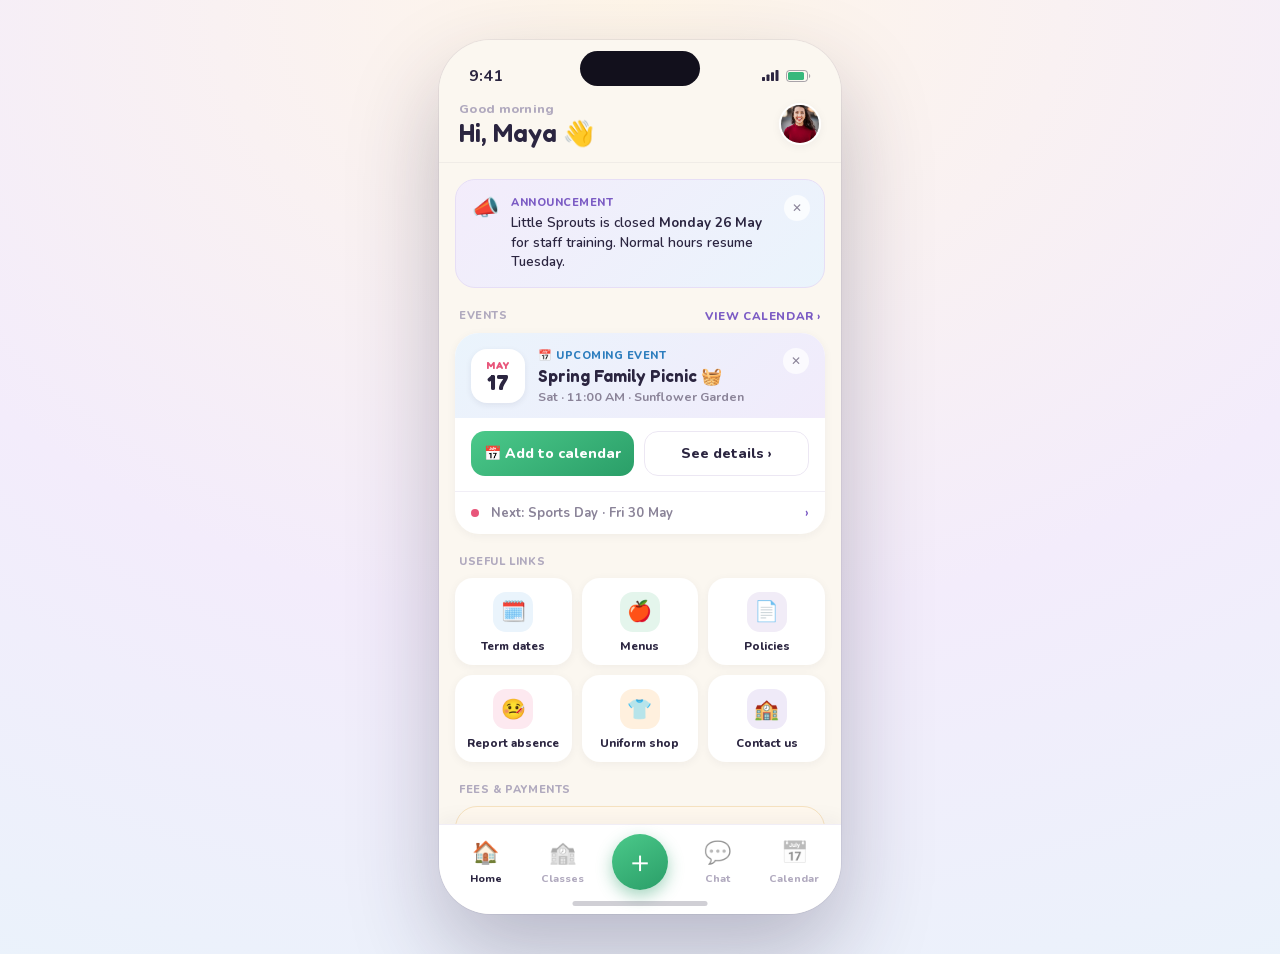
==== public/dashboard.html @ 7f206fb9 "Add a parent dashboard scaffold Five widgets on a home screen: a dismissible announcement banner, an" ====
<!DOCTYPE html>
<html lang="en">
<head>
<meta charset="utf-8">
<meta name="viewport" content="width=device-width, initial-scale=1">
<title>Sprout · Dashboard</title>
<link rel="stylesheet" href="fonts/fonts.css">
<style>
/* ---------------------------------------------------------------------------
   Design tokens — lifted from the Sprout app so this screen sits alongside it.
   The app itself hardcodes these hex values inline (it is generated output);
   naming them here is what makes this file a starting point rather than a copy.
--------------------------------------------------------------------------- */
:root {
  --ink:          #2B2540;   /* primary text, icons                */
  --ink-2:        #8A8398;   /* secondary text                     */
  --ink-3:        #B0A9BE;   /* labels, muted meta                 */
  --surface:      #FFFFFF;   /* cards                              */
  --app-bg:       #FBF7F0;   /* screen behind the cards            */
  --line:         #ECE7F3;   /* hairline borders                   */
  --line-soft:    #F1EEF6;

  --violet:       #7B5BC4;   /* primary accent                     */
  --violet-soft:  #F1ECF7;
  --green:        #2A9E68;   /* success, money in                  */
  --green-lift:   #4BC98A;
  --green-soft:   #E4F5EC;
  --blue:         #2C7DBE;   /* events                             */
  --blue-soft:    #EAF4FC;
  --amber:        #D8801E;   /* fees, attention                    */
  --amber-mid:    #E8952B;
  --amber-soft:   #FFF8EE;
  --amber-line:   #F6E2C0;
  --pink:         #E8557A;   /* dates, unread badges               */
  --pink-soft:    #FDE9F0;

  --r-lg: 24px;  --r-md: 20px;  --r-sm: 14px;
  --shadow-card: 0 2px 10px rgba(43,37,64,0.05);
  --shadow-pop:  0 10px 34px rgba(43,37,64,0.16), 0 0 0 1px rgba(43,37,64,0.04);

  --display: 'Fredoka', system-ui, sans-serif;
  --body:    'Nunito', system-ui, sans-serif;
}

* { margin: 0; padding: 0; box-sizing: border-box; -webkit-font-smoothing: antialiased; }

body {
  font-family: var(--body);
  color: var(--ink);
  background: radial-gradient(120% 120% at 50% 0%, #FFF6E9 0%, #F3ECFB 55%, #E9F3FB 100%);
  min-height: 100vh;
  display: flex; align-items: center; justify-content: center;
  padding: 40px 20px;
}

/* --- device frame ------------------------------------------------------- */
/* Mirrors the prototype's 402x874 phone. Below 520px the frame drops away
   and the screen goes edge to edge, so this is usable on a real phone too. */
.device {
  position: relative;
  width: 402px; height: 874px;
  background: var(--app-bg);
  border-radius: 52px; overflow: hidden;
  box-shadow: 0 40px 90px rgba(43,37,64,0.28), 0 0 0 1px rgba(43,37,64,0.06);
  display: flex; flex-direction: column;
}
.island {
  position: absolute; top: 11px; left: 50%; transform: translateX(-50%);
  width: 120px; height: 35px; border-radius: 22px; background: #12101C; z-index: 60;
}
.statusbar {
  position: absolute; top: 0; left: 0; right: 0; height: 52px; z-index: 55;
  display: flex; align-items: center; justify-content: space-between;
  padding: 19px 30px 0; font-size: 16px; font-weight: 700;
}
.statusbar .icons { display: flex; align-items: center; gap: 6px; }

@media (max-width: 520px) {
  body { padding: 0; align-items: stretch; }
  .device { width: 100%; height: 100vh; border-radius: 0; box-shadow: none; }
}

/* --- header ------------------------------------------------------------- */
.header {
  flex-shrink: 0; padding: 60px 20px 14px;
  background: var(--app-bg); border-bottom: 1px solid rgba(43,37,64,0.05); z-index: 20;
  display: flex; align-items: center; justify-content: space-between; gap: 10px;
}
.greeting { font-size: 12.5px; font-weight: 800; color: var(--ink-3); letter-spacing: 0.3px; }
.header h1 { font-family: var(--display); font-weight: 600; font-size: 25px; margin-top: 1px; }
.avatar {
  width: 42px; height: 42px; border-radius: 50%; object-fit: cover;
  border: 2px solid var(--surface); box-shadow: var(--shadow-card); flex-shrink: 0;
}

/* --- scrolling feed ----------------------------------------------------- */
.feed { flex: 1; overflow-y: auto; padding: 16px 16px 22px; }
.feed::-webkit-scrollbar { width: 0; }

.section-label {
  display: flex; align-items: center; justify-content: space-between;
  font-size: 11px; font-weight: 800; text-transform: uppercase;
  letter-spacing: 0.6px; color: var(--ink-3);
  margin: 20px 4px 9px;
}
.section-label a { color: var(--violet); text-decoration: none; font-size: 11.5px; }

.card {
  background: var(--surface); border-radius: var(--r-lg);
  box-shadow: var(--shadow-card); overflow: hidden; margin-bottom: 14px;
}
.eyebrow {
  font-size: 11px; font-weight: 800; text-transform: uppercase; letter-spacing: 0.5px;
}
.title-md { font-family: var(--display); font-weight: 600; font-size: 17px; margin-top: 2px; }
.meta { font-size: 12.5px; font-weight: 700; color: var(--ink-2); margin-top: 2px; }

.btn {
  border: none; cursor: pointer; border-radius: var(--r-sm); padding: 12px;
  font-family: var(--body); font-weight: 800; font-size: 14px;
  display: flex; align-items: center; justify-content: center; gap: 6px;
}
.btn-primary { background: linear-gradient(150deg, var(--green-lift), var(--green)); color: #fff; }
.btn-ghost   { background: var(--surface); color: var(--ink); border: 1.5px solid var(--line); }
.btn-amber   { background: var(--amber-mid); color: #fff; }
.btn-row     { display: flex; gap: 10px; padding: 13px 16px 15px; }
.btn-row .btn { flex: 1; }

.dismiss {
  width: 26px; height: 26px; border-radius: 50%; border: none; cursor: pointer;
  font-size: 12px; display: flex; align-items: center; justify-content: center;
  flex-shrink: 0; align-self: flex-start;
  background: rgba(255,255,255,0.75); color: var(--ink-2);
}

/* 1 — BANNER ------------------------------------------------------------- */
.banner {
  display: flex; gap: 12px; align-items: flex-start;
  border-radius: var(--r-md); padding: 15px 14px 15px 16px; margin-bottom: 14px;
  background: linear-gradient(135deg, #F3ECFB, #EAF4FC);
  border: 1.5px solid #E6DEF6;
}
.banner .bell { font-size: 22px; line-height: 1.2; flex-shrink: 0; }
.banner .eyebrow { color: var(--violet); }
.banner p { font-size: 13.5px; font-weight: 600; color: var(--ink); margin-top: 3px; line-height: 1.45; }

/* 2 — EVENTS ------------------------------------------------------------- */
.event-head {
  display: flex; align-items: center; gap: 13px;
  padding: 15px 16px 13px; background: linear-gradient(135deg, var(--blue-soft), #F1EBFB);
}
.datechip {
  width: 54px; height: 54px; border-radius: 16px; background: var(--surface);
  display: flex; flex-direction: column; align-items: center; justify-content: center;
  box-shadow: 0 2px 6px rgba(43,37,64,0.08); flex-shrink: 0; font-family: var(--display);
}
.datechip .mon { font-weight: 700; font-size: 10px; letter-spacing: 0.5px; color: var(--pink); text-transform: uppercase; }
.datechip .day { font-weight: 700; font-size: 22px; line-height: 1; }
.event-head .eyebrow { color: var(--blue); }
.event-next {
  display: flex; align-items: center; gap: 12px;
  padding: 12px 16px; border-top: 1px solid var(--line-soft);
  font-size: 13px; font-weight: 700; color: var(--ink-2);
}
.event-next .dot { width: 8px; height: 8px; border-radius: 50%; background: var(--pink); flex-shrink: 0; }

/* 3 — USEFUL LINKS ------------------------------------------------------- */
.links { display: grid; grid-template-columns: repeat(3, 1fr); gap: 10px; margin-bottom: 14px; }
.link-tile {
  background: var(--surface); border-radius: 18px; padding: 14px 8px 12px;
  box-shadow: var(--shadow-card); text-decoration: none; color: var(--ink);
  display: flex; flex-direction: column; align-items: center; gap: 7px;
  transition: transform 0.12s ease, box-shadow 0.12s ease;
}
.link-tile:hover { transform: translateY(-2px); box-shadow: 0 6px 18px rgba(43,37,64,0.10); }
.link-tile .glyph {
  width: 40px; height: 40px; border-radius: 13px;
  display: flex; align-items: center; justify-content: center; font-size: 20px;
}
.link-tile span { font-size: 11.5px; font-weight: 800; text-align: center; line-height: 1.25; }

/* 4 — FEES AND PAYMENTS -------------------------------------------------- */
.fees { background: var(--amber-soft); border: 1.5px solid var(--amber-line); border-radius: 22px; margin-bottom: 14px; }
.fees-head { display: flex; align-items: center; gap: 12px; padding: 15px 16px 13px; }
.fees-head .glyph {
  width: 46px; height: 46px; border-radius: var(--r-sm); background: #FFEBCB;
  display: flex; align-items: center; justify-content: center; font-size: 23px; flex-shrink: 0;
}
.fees-head .eyebrow { color: var(--amber); }
.fees-head .amount { font-family: var(--display); font-weight: 600; font-size: 19px; margin-top: 1px; }
.fees-head .due { font-size: 12.5px; font-weight: 700; color: #B08A4E; margin-top: 1px; }
.fees-rows { border-top: 1px solid var(--amber-line); padding: 6px 16px 8px; }
.fee-row {
  display: flex; align-items: center; justify-content: space-between; gap: 10px;
  padding: 9px 0; font-size: 13.5px; font-weight: 700; color: #8A7658;
}
.fee-row + .fee-row { border-top: 1px solid rgba(246,226,192,0.7); }
.fee-row .val { font-weight: 800; color: var(--ink); }
.pill {
  font-size: 10.5px; font-weight: 800; text-transform: uppercase; letter-spacing: 0.4px;
  padding: 3px 8px; border-radius: 999px;
}
.pill-paid { background: var(--green-soft); color: var(--green); }
.pill-due  { background: #FFEBCB; color: var(--amber); }
.fees .btn-row { padding: 4px 16px 15px; }

/* 5 — BLOG AND CHAT ------------------------------------------------------ */
.duo { display: grid; grid-template-columns: 1fr 1fr; gap: 12px; margin-bottom: 14px; }
.duo-card {
  position: relative; background: var(--surface); border-radius: 22px; overflow: hidden;
  box-shadow: var(--shadow-card); text-decoration: none; color: var(--ink);
  display: flex; flex-direction: column;
  transition: transform 0.12s ease, box-shadow 0.12s ease;
}
.duo-card:hover { transform: translateY(-2px); box-shadow: 0 6px 18px rgba(43,37,64,0.10); }
.duo-card img { width: 100%; height: 84px; object-fit: cover; display: block; }
.duo-body { padding: 11px 13px 14px; }
.duo-body .eyebrow { color: var(--violet); }
.duo-body .h { font-family: var(--display); font-weight: 600; font-size: 14.5px; margin-top: 3px; line-height: 1.3; }
.duo-body .s { font-size: 11.5px; font-weight: 700; color: var(--ink-3); margin-top: 4px; }
.chat-face {
  height: 84px; background: linear-gradient(135deg, var(--green-soft), #EAF4FC);
  display: flex; align-items: center; justify-content: center; font-size: 34px;
}
.badge {
  position: absolute; top: 10px; right: 10px; min-width: 20px; height: 20px; padding: 0 6px;
  border-radius: 10px; background: var(--pink); color: #fff;
  font-size: 11px; font-weight: 800; border: 1.5px solid var(--surface);
  display: flex; align-items: center; justify-content: center;
}

/* --- tab bar ------------------------------------------------------------ */
.tabbar {
  flex-shrink: 0; background: var(--surface); border-top: 1px solid var(--line-soft);
  padding: 9px 8px 24px; display: flex; align-items: flex-end;
  box-shadow: 0 -4px 20px rgba(43,37,64,0.05); z-index: 25;
}
.tab {
  flex: 1; background: none; border: none; cursor: pointer; padding: 4px 0;
  display: flex; flex-direction: column; align-items: center; gap: 3px;
  font-family: var(--body); font-weight: 800; font-size: 10.5px; color: var(--ink-3);
  text-decoration: none;
}
.tab .ico { font-size: 22px; filter: grayscale(1) opacity(0.45); }
.tab.is-active { color: var(--ink); }
.tab.is-active .ico { filter: none; }
.tab-fab {
  width: 56px; height: 56px; border-radius: 50%; margin-top: -22px;
  background: linear-gradient(150deg, var(--green-lift), var(--green));
  border: none; cursor: pointer; color: #fff; font-size: 30px; line-height: 1;
  box-shadow: 0 6px 16px rgba(42,158,104,0.42);
  display: flex; align-items: center; justify-content: center;
}
.home-indicator {
  position: absolute; bottom: 8px; left: 50%; transform: translateX(-50%);
  width: 135px; height: 5px; border-radius: 999px;
  background: rgba(43,37,64,0.22); z-index: 70; pointer-events: none;
}

[hidden] { display: none !important; }
</style>
</head>
<body>

<div class="device">
  <div class="island"></div>
  <div class="statusbar">
    <span>9:41</span>
    <span class="icons">
      <svg width="18" height="11" viewBox="0 0 18 11" aria-hidden="true">
        <rect x="0" y="7" width="3" height="4" rx="0.7" fill="#2B2540"></rect>
        <rect x="4.5" y="4.5" width="3" height="6.5" rx="0.7" fill="#2B2540"></rect>
        <rect x="9" y="2.2" width="3" height="8.8" rx="0.7" fill="#2B2540"></rect>
        <rect x="13.5" y="0" width="3" height="11" rx="0.7" fill="#2B2540"></rect>
      </svg>
      <svg width="25" height="12" viewBox="0 0 25 12" aria-hidden="true">
        <rect x="0.5" y="0.5" width="21" height="11" rx="3" stroke="#2B2540" stroke-opacity="0.4" fill="none"></rect>
        <rect x="2" y="2" width="16" height="8" rx="1.6" fill="#37B87C"></rect>
        <path d="M23 4v4c0.7-0.3 1.2-1 1.2-2S23.7 4.3 23 4Z" fill="#2B2540" fill-opacity="0.4"></path>
      </svg>
    </span>
  </div>

  <header class="header">
    <div>
      <div class="greeting">Good morning</div>
      <h1>Hi, Maya 👋</h1>
    </div>
    <img class="avatar" src="assets/avatarParker.jpg" alt="Your profile">
  </header>

  <main class="feed">

    <!-- 1 — BANNER ANNOUNCEMENT ------------------------------------------ -->
    <section class="banner" id="banner">
      <span class="bell">📣</span>
      <div style="flex:1;min-width:0">
        <div class="eyebrow">Announcement</div>
        <p>Little Sprouts is closed <strong>Monday 26 May</strong> for staff training. Normal hours resume Tuesday.</p>
      </div>
      <button class="dismiss" data-dismiss="banner" aria-label="Dismiss announcement">✕</button>
    </section>

    <!-- 2 — EVENTS ANNOUNCEMENT ------------------------------------------ -->
    <div class="section-label">Events <a href="#">View calendar ›</a></div>
    <section class="card" id="event">
      <div class="event-head">
        <div class="datechip"><span class="mon">May</span><span class="day">17</span></div>
        <div style="flex:1;min-width:0">
          <div class="eyebrow">📅 Upcoming event</div>
          <div class="title-md">Spring Family Picnic 🧺</div>
          <div class="meta">Sat · 11:00 AM · Sunflower Garden</div>
        </div>
        <button class="dismiss" data-dismiss="event" aria-label="Dismiss event">✕</button>
      </div>
      <div class="btn-row">
        <button class="btn btn-primary" data-rsvp>📅 Add to calendar</button>
        <button class="btn btn-ghost">See details ›</button>
      </div>
      <div class="event-next">
        <span class="dot"></span>
        <span style="flex:1">Next: Sports Day · Fri 30 May</span>
        <span style="color:var(--violet)">›</span>
      </div>
    </section>

    <!-- 3 — USEFUL LINKS -------------------------------------------------- -->
    <div class="section-label">Useful links</div>
    <nav class="links">
      <a class="link-tile" href="#"><span class="glyph" style="background:var(--blue-soft)">🗓️</span><span>Term dates</span></a>
      <a class="link-tile" href="#"><span class="glyph" style="background:var(--green-soft)">🍎</span><span>Menus</span></a>
      <a class="link-tile" href="#"><span class="glyph" style="background:var(--violet-soft)">📄</span><span>Policies</span></a>
      <a class="link-tile" href="#"><span class="glyph" style="background:var(--pink-soft)">🤒</span><span>Report absence</span></a>
      <a class="link-tile" href="#"><span class="glyph" style="background:#FFF0DE">👕</span><span>Uniform shop</span></a>
      <a class="link-tile" href="#"><span class="glyph" style="background:#EFEAF8">🏫</span><span>Contact us</span></a>
    </nav>

    <!-- 4 — FEES AND PAYMENTS --------------------------------------------- -->
    <div class="section-label">Fees &amp; payments</div>
    <section class="fees">
      <div class="fees-head">
        <span class="glyph">💳</span>
        <div style="flex:1;min-width:0">
          <div class="eyebrow">Balance due</div>
          <div class="amount">$480.00</div>
          <div class="due">Due Friday, 9 May</div>
        </div>
      </div>
      <div class="fees-rows">
        <div class="fee-row"><span>May tuition</span><span class="val">$420.00 <span class="pill pill-due">Due</span></span></div>
        <div class="fee-row"><span>Lunch club · 12 days</span><span class="val">$60.00 <span class="pill pill-due">Due</span></span></div>
        <div class="fee-row"><span>April tuition</span><span class="val">$420.00 <span class="pill pill-paid">Paid</span></span></div>
      </div>
      <div class="btn-row">
        <button class="btn btn-amber" style="flex:1.4">Pay now</button>
        <button class="btn btn-ghost">Statements</button>
      </div>
    </section>

    <!-- 5 — BLOG AND CHAT -------------------------------------------------- -->
    <div class="section-label">Stay in touch</div>
    <div class="duo">
      <a class="duo-card" href="#">
        <img src="assets/p01.jpg" alt="">
        <div class="duo-body">
          <div class="eyebrow">Blog</div>
          <div class="h">Our welly walk in pictures</div>
          <div class="s">Ms. Parker · 2h ago</div>
        </div>
      </a>
      <a class="duo-card" href="#">
        <span class="badge">2</span>
        <div class="chat-face">💬</div>
        <div class="duo-body">
          <div class="eyebrow">Chat</div>
          <div class="h">Messages</div>
          <div class="s">Ms. Parker · 8:15 AM</div>
        </div>
      </a>
    </div>

  </main>

  <nav class="tabbar">
    <a class="tab is-active" href="#"><span class="ico">🏠</span><span>Home</span></a>
    <a class="tab" href="index.html"><span class="ico">🏫</span><span>Classes</span></a>
    <div style="flex:1;display:flex;justify-content:center">
      <button class="tab-fab" aria-label="Create">＋</button>
    </div>
    <a class="tab" href="index.html"><span class="ico">💬</span><span>Chat</span></a>
    <a class="tab" href="index.html"><span class="ico">📅</span><span>Calendar</span></a>
  </nav>

  <div class="home-indicator"></div>
</div>

<script>
  // Dismissible cards. Any [data-dismiss="x"] hides the element with id="x".
  document.querySelectorAll('[data-dismiss]').forEach(function (btn) {
    btn.addEventListener('click', function () {
      var target = document.getElementById(btn.dataset.dismiss);
      if (target) target.hidden = true;
    });
  });

  // Calendar toggle — swaps label and intent in place.
  document.querySelectorAll('[data-rsvp]').forEach(function (btn) {
    btn.addEventListener('click', function () {
      var added = btn.dataset.added === '1';
      btn.dataset.added = added ? '0' : '1';
      btn.textContent = added ? '📅 Add to calendar' : '✓ Added to calendar';
      btn.classList.toggle('btn-primary', added);
      btn.classList.toggle('btn-ghost', !added);
    });
  });
</script>

</body>
</html>
---- public/fonts/fonts.css ----
/* Latin subset of the app's own Fredoka + Nunito faces, lifted from
   index.html so the dashboard shares the same files and adds no weight. */

@font-face {
  font-family: 'Fredoka';
  font-style: normal;
  font-weight: 400;
  font-stretch: 100%;
  font-display: swap;
  src: url("344b4c64.woff2") format('woff2');
  unicode-range: U+0000-00FF, U+0131, U+0152-0153, U+02BB-02BC, U+02C6, U+02DA, U+02DC, U+0304, U+0308, U+0329, U+2000-206F, U+20AC, U+2122, U+2191, U+2193, U+2212, U+2215, U+FEFF, U+FFFD;
}

@font-face {
  font-family: 'Fredoka';
  font-style: normal;
  font-weight: 500;
  font-stretch: 100%;
  font-display: swap;
  src: url("344b4c64.woff2") format('woff2');
  unicode-range: U+0000-00FF, U+0131, U+0152-0153, U+02BB-02BC, U+02C6, U+02DA, U+02DC, U+0304, U+0308, U+0329, U+2000-206F, U+20AC, U+2122, U+2191, U+2193, U+2212, U+2215, U+FEFF, U+FFFD;
}

@font-face {
  font-family: 'Fredoka';
  font-style: normal;
  font-weight: 600;
  font-stretch: 100%;
  font-display: swap;
  src: url("344b4c64.woff2") format('woff2');
  unicode-range: U+0000-00FF, U+0131, U+0152-0153, U+02BB-02BC, U+02C6, U+02DA, U+02DC, U+0304, U+0308, U+0329, U+2000-206F, U+20AC, U+2122, U+2191, U+2193, U+2212, U+2215, U+FEFF, U+FFFD;
}

@font-face {
  font-family: 'Fredoka';
  font-style: normal;
  font-weight: 700;
  font-stretch: 100%;
  font-display: swap;
  src: url("344b4c64.woff2") format('woff2');
  unicode-range: U+0000-00FF, U+0131, U+0152-0153, U+02BB-02BC, U+02C6, U+02DA, U+02DC, U+0304, U+0308, U+0329, U+2000-206F, U+20AC, U+2122, U+2191, U+2193, U+2212, U+2215, U+FEFF, U+FFFD;
}

@font-face {
  font-family: 'Nunito';
  font-style: normal;
  font-weight: 400;
  font-display: swap;
  src: url("6277e464.woff2") format('woff2');
  unicode-range: U+0000-00FF, U+0131, U+0152-0153, U+02BB-02BC, U+02C6, U+02DA, U+02DC, U+0304, U+0308, U+0329, U+2000-206F, U+20AC, U+2122, U+2191, U+2193, U+2212, U+2215, U+FEFF, U+FFFD;
}

@font-face {
  font-family: 'Nunito';
  font-style: normal;
  font-weight: 500;
  font-display: swap;
  src: url("6277e464.woff2") format('woff2');
  unicode-range: U+0000-00FF, U+0131, U+0152-0153, U+02BB-02BC, U+02C6, U+02DA, U+02DC, U+0304, U+0308, U+0329, U+2000-206F, U+20AC, U+2122, U+2191, U+2193, U+2212, U+2215, U+FEFF, U+FFFD;
}

@font-face {
  font-family: 'Nunito';
  font-style: normal;
  font-weight: 600;
  font-display: swap;
  src: url("6277e464.woff2") format('woff2');
  unicode-range: U+0000-00FF, U+0131, U+0152-0153, U+02BB-02BC, U+02C6, U+02DA, U+02DC, U+0304, U+0308, U+0329, U+2000-206F, U+20AC, U+2122, U+2191, U+2193, U+2212, U+2215, U+FEFF, U+FFFD;
}

@font-face {
  font-family: 'Nunito';
  font-style: normal;
  font-weight: 700;
  font-display: swap;
  src: url("6277e464.woff2") format('woff2');
  unicode-range: U+0000-00FF, U+0131, U+0152-0153, U+02BB-02BC, U+02C6, U+02DA, U+02DC, U+0304, U+0308, U+0329, U+2000-206F, U+20AC, U+2122, U+2191, U+2193, U+2212, U+2215, U+FEFF, U+FFFD;
}

@font-face {
  font-family: 'Nunito';
  font-style: normal;
  font-weight: 800;
  font-display: swap;
  src: url("6277e464.woff2") format('woff2');
  unicode-range: U+0000-00FF, U+0131, U+0152-0153, U+02BB-02BC, U+02C6, U+02DA, U+02DC, U+0304, U+0308, U+0329, U+2000-206F, U+20AC, U+2122, U+2191, U+2193, U+2212, U+2215, U+FEFF, U+FFFD;
}
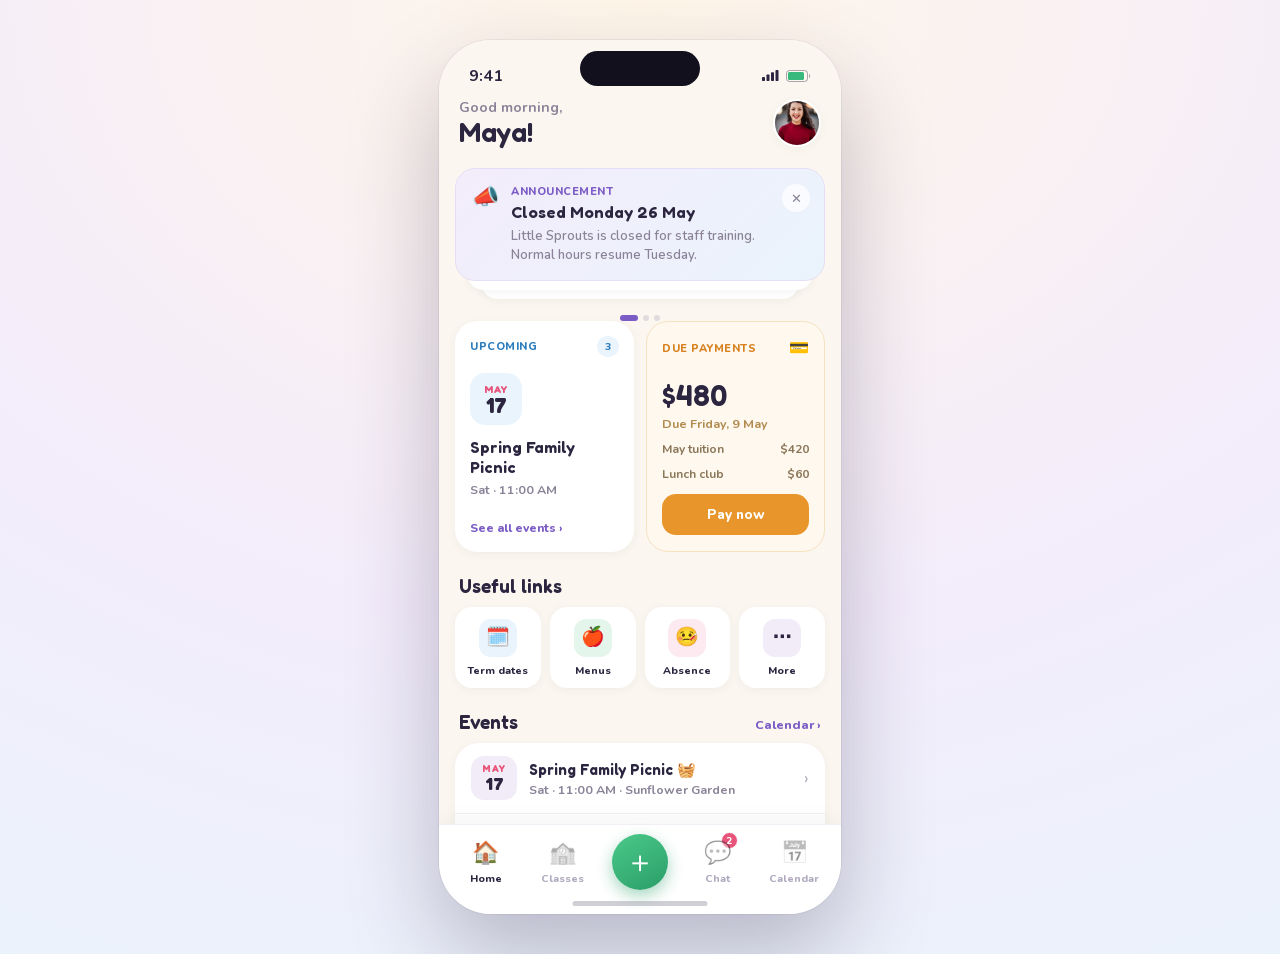
==== commit eb9146d6: "Rebuild the dashboard to the wireframe Restructures the home screen to match the sketch:  - Greeting" ====
--- a/public/dashboard.html
+++ b/public/dashboard.html
@@ -82,152 +82,148 @@
 
 /* --- header ------------------------------------------------------------- */
 .header {
-  flex-shrink: 0; padding: 60px 20px 14px;
-  background: var(--app-bg); border-bottom: 1px solid rgba(43,37,64,0.05); z-index: 20;
+  flex-shrink: 0; padding: 58px 20px 14px;
+  background: var(--app-bg); z-index: 20;
   display: flex; align-items: center; justify-content: space-between; gap: 10px;
 }
-.greeting { font-size: 12.5px; font-weight: 800; color: var(--ink-3); letter-spacing: 0.3px; }
-.header h1 { font-family: var(--display); font-weight: 600; font-size: 25px; margin-top: 1px; }
+.greeting { font-size: 14px; font-weight: 700; color: var(--ink-2); }
+.header h1 { font-family: var(--display); font-weight: 600; font-size: 27px; line-height: 1.15; }
 .avatar {
-  width: 42px; height: 42px; border-radius: 50%; object-fit: cover;
+  width: 48px; height: 48px; border-radius: 50%; object-fit: cover;
   border: 2px solid var(--surface); box-shadow: var(--shadow-card); flex-shrink: 0;
 }
 
 /* --- scrolling feed ----------------------------------------------------- */
-.feed { flex: 1; overflow-y: auto; padding: 16px 16px 22px; }
+.feed { flex: 1; overflow-y: auto; padding: 6px 16px 22px; }
 .feed::-webkit-scrollbar { width: 0; }
 
 .section-label {
-  display: flex; align-items: center; justify-content: space-between;
-  font-size: 11px; font-weight: 800; text-transform: uppercase;
-  letter-spacing: 0.6px; color: var(--ink-3);
-  margin: 20px 4px 9px;
-}
-.section-label a { color: var(--violet); text-decoration: none; font-size: 11.5px; }
-
-.card {
-  background: var(--surface); border-radius: var(--r-lg);
-  box-shadow: var(--shadow-card); overflow: hidden; margin-bottom: 14px;
-}
-.eyebrow {
-  font-size: 11px; font-weight: 800; text-transform: uppercase; letter-spacing: 0.5px;
-}
-.title-md { font-family: var(--display); font-weight: 600; font-size: 17px; margin-top: 2px; }
-.meta { font-size: 12.5px; font-weight: 700; color: var(--ink-2); margin-top: 2px; }
+  display: flex; align-items: baseline; justify-content: space-between;
+  margin: 22px 4px 10px;
+}
+.section-label h2 { font-family: var(--display); font-weight: 600; font-size: 19px; }
+.section-label a { color: var(--violet); text-decoration: none; font-size: 12.5px; font-weight: 800; }
+
+.eyebrow { font-size: 11px; font-weight: 800; text-transform: uppercase; letter-spacing: 0.5px; }
+.meta    { font-size: 12.5px; font-weight: 700; color: var(--ink-2); }
 
 .btn {
-  border: none; cursor: pointer; border-radius: var(--r-sm); padding: 12px;
-  font-family: var(--body); font-weight: 800; font-size: 14px;
+  border: none; cursor: pointer; border-radius: var(--r-sm); padding: 11px 14px;
+  font-family: var(--body); font-weight: 800; font-size: 13.5px;
   display: flex; align-items: center; justify-content: center; gap: 6px;
 }
-.btn-primary { background: linear-gradient(150deg, var(--green-lift), var(--green)); color: #fff; }
-.btn-ghost   { background: var(--surface); color: var(--ink); border: 1.5px solid var(--line); }
-.btn-amber   { background: var(--amber-mid); color: #fff; }
-.btn-row     { display: flex; gap: 10px; padding: 13px 16px 15px; }
-.btn-row .btn { flex: 1; }
-
+.btn-amber { background: var(--amber-mid); color: #fff; }
 .dismiss {
-  width: 26px; height: 26px; border-radius: 50%; border: none; cursor: pointer;
-  font-size: 12px; display: flex; align-items: center; justify-content: center;
-  flex-shrink: 0; align-self: flex-start;
-  background: rgba(255,255,255,0.75); color: var(--ink-2);
-}
-
-/* 1 — BANNER ------------------------------------------------------------- */
-.banner {
+  width: 28px; height: 28px; border-radius: 50%; border: none; cursor: pointer;
+  font-size: 13px; display: flex; align-items: center; justify-content: center;
+  flex-shrink: 0; background: rgba(255,255,255,0.7); color: var(--ink-2);
+}
+
+/* === 1 — ANNOUNCEMENT STACK ============================================== */
+/* One card at a time; the layers peeking out below stand for the ones queued
+   behind it, and retract as the queue empties. */
+.stack { position: relative; margin-bottom: 8px; }
+.peek {
+  position: absolute; left: 13px; right: 13px; bottom: -9px; height: 30px;
+  background: var(--surface); border-radius: var(--r-md);
+  box-shadow: var(--shadow-card); z-index: 1;
+}
+.peek.is-second { left: 27px; right: 27px; bottom: -18px; }
+
+.ann {
+  position: relative; z-index: 3;
+  background: linear-gradient(135deg, #F3ECFB, #EAF4FC);
+  border: 1.5px solid #E6DEF6; border-radius: var(--r-md);
+  padding: 15px 14px 15px 16px;
   display: flex; gap: 12px; align-items: flex-start;
-  border-radius: var(--r-md); padding: 15px 14px 15px 16px; margin-bottom: 14px;
-  background: linear-gradient(135deg, #F3ECFB, #EAF4FC);
-  border: 1.5px solid #E6DEF6;
-}
-.banner .bell { font-size: 22px; line-height: 1.2; flex-shrink: 0; }
-.banner .eyebrow { color: var(--violet); }
-.banner p { font-size: 13.5px; font-weight: 600; color: var(--ink); margin-top: 3px; line-height: 1.45; }
-
-/* 2 — EVENTS ------------------------------------------------------------- */
-.event-head {
-  display: flex; align-items: center; gap: 13px;
-  padding: 15px 16px 13px; background: linear-gradient(135deg, var(--blue-soft), #F1EBFB);
+}
+.ann .glyph { font-size: 22px; line-height: 1.2; flex-shrink: 0; }
+.ann .eyebrow { color: var(--violet); }
+.ann h3 { font-family: var(--display); font-weight: 600; font-size: 16.5px; margin-top: 3px; line-height: 1.3; }
+.ann p  { font-size: 13px; font-weight: 600; color: var(--ink-2); margin-top: 4px; line-height: 1.45; }
+.dots { display: flex; gap: 5px; justify-content: center; padding: 26px 0 0; }
+.dot { width: 6px; height: 6px; border-radius: 50%; background: var(--ink-3); opacity: 0.35; }
+.dot.is-on { opacity: 1; background: var(--violet); width: 18px; border-radius: 3px; }
+
+/* === 2 — TWO-UP: UPCOMING EVENTS / DUE PAYMENTS ========================== */
+.two-up { display: grid; grid-template-columns: 1fr 1fr; gap: 12px; }
+.tile {
+  border-radius: 22px; padding: 15px 15px 16px; min-height: 208px;
+  display: flex; flex-direction: column; text-decoration: none; color: var(--ink);
+  transition: transform 0.12s ease, box-shadow 0.12s ease;
+}
+.tile:hover { transform: translateY(-2px); }
+.tile-events  { background: var(--surface); box-shadow: var(--shadow-card); }
+.tile-payments{ background: var(--amber-soft); border: 1.5px solid var(--amber-line); }
+.tile .head { display: flex; align-items: center; justify-content: space-between; gap: 8px; }
+.tile-events .eyebrow   { color: var(--blue); }
+.tile-payments .eyebrow { color: var(--amber); }
+.count-chip {
+  font-size: 10.5px; font-weight: 800; padding: 3px 8px; border-radius: 999px;
+  background: var(--blue-soft); color: var(--blue);
 }
 .datechip {
-  width: 54px; height: 54px; border-radius: 16px; background: var(--surface);
+  width: 52px; height: 52px; border-radius: 15px; background: var(--blue-soft);
   display: flex; flex-direction: column; align-items: center; justify-content: center;
-  box-shadow: 0 2px 6px rgba(43,37,64,0.08); flex-shrink: 0; font-family: var(--display);
+  font-family: var(--display); margin: 16px 0 12px;
 }
 .datechip .mon { font-weight: 700; font-size: 10px; letter-spacing: 0.5px; color: var(--pink); text-transform: uppercase; }
-.datechip .day { font-weight: 700; font-size: 22px; line-height: 1; }
-.event-head .eyebrow { color: var(--blue); }
-.event-next {
-  display: flex; align-items: center; gap: 12px;
-  padding: 12px 16px; border-top: 1px solid var(--line-soft);
-  font-size: 13px; font-weight: 700; color: var(--ink-2);
-}
-.event-next .dot { width: 8px; height: 8px; border-radius: 50%; background: var(--pink); flex-shrink: 0; }
-
-/* 3 — USEFUL LINKS ------------------------------------------------------- */
-.links { display: grid; grid-template-columns: repeat(3, 1fr); gap: 10px; margin-bottom: 14px; }
+.datechip .day { font-weight: 700; font-size: 21px; line-height: 1; }
+.tile h3 { font-family: var(--display); font-weight: 600; font-size: 16px; line-height: 1.25; }
+.tile .foot { margin-top: auto; padding-top: 12px; font-size: 12px; font-weight: 800; color: var(--violet); }
+
+.amount { font-family: var(--display); font-weight: 600; font-size: 30px; margin: 18px 0 2px; }
+.due { font-size: 12.5px; font-weight: 700; color: #B08A4E; }
+.fee-line {
+  display: flex; justify-content: space-between; gap: 8px; margin-top: 9px;
+  font-size: 12px; font-weight: 700; color: #8A7658;
+}
+.tile-payments .btn { margin-top: auto; }
+
+/* === 3 — USEFUL LINKS ==================================================== */
+.links { display: grid; grid-template-columns: repeat(4, 1fr); gap: 9px; }
 .link-tile {
-  background: var(--surface); border-radius: 18px; padding: 14px 8px 12px;
+  background: var(--surface); border-radius: 17px; padding: 12px 6px 11px;
   box-shadow: var(--shadow-card); text-decoration: none; color: var(--ink);
   display: flex; flex-direction: column; align-items: center; gap: 7px;
   transition: transform 0.12s ease, box-shadow 0.12s ease;
 }
 .link-tile:hover { transform: translateY(-2px); box-shadow: 0 6px 18px rgba(43,37,64,0.10); }
 .link-tile .glyph {
-  width: 40px; height: 40px; border-radius: 13px;
-  display: flex; align-items: center; justify-content: center; font-size: 20px;
-}
-.link-tile span { font-size: 11.5px; font-weight: 800; text-align: center; line-height: 1.25; }
-
-/* 4 — FEES AND PAYMENTS -------------------------------------------------- */
-.fees { background: var(--amber-soft); border: 1.5px solid var(--amber-line); border-radius: 22px; margin-bottom: 14px; }
-.fees-head { display: flex; align-items: center; gap: 12px; padding: 15px 16px 13px; }
-.fees-head .glyph {
-  width: 46px; height: 46px; border-radius: var(--r-sm); background: #FFEBCB;
-  display: flex; align-items: center; justify-content: center; font-size: 23px; flex-shrink: 0;
-}
-.fees-head .eyebrow { color: var(--amber); }
-.fees-head .amount { font-family: var(--display); font-weight: 600; font-size: 19px; margin-top: 1px; }
-.fees-head .due { font-size: 12.5px; font-weight: 700; color: #B08A4E; margin-top: 1px; }
-.fees-rows { border-top: 1px solid var(--amber-line); padding: 6px 16px 8px; }
-.fee-row {
-  display: flex; align-items: center; justify-content: space-between; gap: 10px;
-  padding: 9px 0; font-size: 13.5px; font-weight: 700; color: #8A7658;
-}
-.fee-row + .fee-row { border-top: 1px solid rgba(246,226,192,0.7); }
-.fee-row .val { font-weight: 800; color: var(--ink); }
-.pill {
-  font-size: 10.5px; font-weight: 800; text-transform: uppercase; letter-spacing: 0.4px;
-  padding: 3px 8px; border-radius: 999px;
-}
-.pill-paid { background: var(--green-soft); color: var(--green); }
-.pill-due  { background: #FFEBCB; color: var(--amber); }
-.fees .btn-row { padding: 4px 16px 15px; }
-
-/* 5 — BLOG AND CHAT ------------------------------------------------------ */
-.duo { display: grid; grid-template-columns: 1fr 1fr; gap: 12px; margin-bottom: 14px; }
-.duo-card {
-  position: relative; background: var(--surface); border-radius: 22px; overflow: hidden;
-  box-shadow: var(--shadow-card); text-decoration: none; color: var(--ink);
-  display: flex; flex-direction: column;
-  transition: transform 0.12s ease, box-shadow 0.12s ease;
-}
-.duo-card:hover { transform: translateY(-2px); box-shadow: 0 6px 18px rgba(43,37,64,0.10); }
-.duo-card img { width: 100%; height: 84px; object-fit: cover; display: block; }
-.duo-body { padding: 11px 13px 14px; }
-.duo-body .eyebrow { color: var(--violet); }
-.duo-body .h { font-family: var(--display); font-weight: 600; font-size: 14.5px; margin-top: 3px; line-height: 1.3; }
-.duo-body .s { font-size: 11.5px; font-weight: 700; color: var(--ink-3); margin-top: 4px; }
-.chat-face {
-  height: 84px; background: linear-gradient(135deg, var(--green-soft), #EAF4FC);
-  display: flex; align-items: center; justify-content: center; font-size: 34px;
-}
-.badge {
-  position: absolute; top: 10px; right: 10px; min-width: 20px; height: 20px; padding: 0 6px;
-  border-radius: 10px; background: var(--pink); color: #fff;
-  font-size: 11px; font-weight: 800; border: 1.5px solid var(--surface);
-  display: flex; align-items: center; justify-content: center;
-}
+  width: 38px; height: 38px; border-radius: 12px;
+  display: flex; align-items: center; justify-content: center; font-size: 19px;
+}
+.link-tile span { font-size: 10.5px; font-weight: 800; text-align: center; line-height: 1.25; }
+
+/* === 4 — EVENTS (wide) =================================================== */
+.card { background: var(--surface); border-radius: var(--r-lg); box-shadow: var(--shadow-card); overflow: hidden; }
+.event-row {
+  display: flex; align-items: center; gap: 12px; padding: 13px 16px;
+  text-decoration: none; color: var(--ink);
+}
+.event-row + .event-row { border-top: 1px solid var(--line-soft); }
+.event-row:hover { background: #FCFAFF; }
+.event-row .when {
+  width: 46px; flex-shrink: 0; text-align: center; font-family: var(--display);
+  border-radius: 13px; padding: 7px 0; background: var(--violet-soft);
+}
+.event-row .when .m { display: block; font-size: 9.5px; font-weight: 700; letter-spacing: 0.4px; color: var(--pink); text-transform: uppercase; }
+.event-row .when .d { display: block; font-size: 18px; font-weight: 700; line-height: 1.05; }
+.event-row .title { font-family: var(--display); font-weight: 600; font-size: 15px; }
+.event-row .chev { color: var(--ink-3); font-size: 18px; }
+
+/* === 5 — CHILDREN FEED (wide) ============================================ */
+.post { display: flex; gap: 12px; padding: 14px 16px; }
+.post + .post { border-top: 1px solid var(--line-soft); }
+.post img.thumb { width: 62px; height: 62px; border-radius: 15px; object-fit: cover; flex-shrink: 0; }
+.post .who { display: flex; align-items: center; gap: 6px; }
+.post .who .name { font-size: 13px; font-weight: 800; }
+.post .who .tag {
+  font-size: 9.5px; font-weight: 800; text-transform: uppercase; letter-spacing: 0.4px;
+  padding: 2px 6px; border-radius: 999px; background: var(--green-soft); color: var(--green);
+}
+.post p { font-size: 13px; font-weight: 600; color: var(--ink-2); margin-top: 4px; line-height: 1.4; }
+.post .time { font-size: 11px; font-weight: 700; color: var(--ink-3); margin-top: 5px; }
 
 /* --- tab bar ------------------------------------------------------------ */
 .tabbar {
@@ -239,11 +235,16 @@
   flex: 1; background: none; border: none; cursor: pointer; padding: 4px 0;
   display: flex; flex-direction: column; align-items: center; gap: 3px;
   font-family: var(--body); font-weight: 800; font-size: 10.5px; color: var(--ink-3);
-  text-decoration: none;
+  text-decoration: none; position: relative;
 }
 .tab .ico { font-size: 22px; filter: grayscale(1) opacity(0.45); }
 .tab.is-active { color: var(--ink); }
 .tab.is-active .ico { filter: none; }
+.tab .badge {
+  position: absolute; top: -2px; right: 18px; min-width: 17px; height: 17px; padding: 0 4px;
+  border-radius: 9px; background: var(--pink); color: #fff; font-size: 10px; font-weight: 800;
+  border: 1.5px solid var(--surface); display: flex; align-items: center; justify-content: center;
+}
 .tab-fab {
   width: 56px; height: 56px; border-radius: 50%; margin-top: -22px;
   background: linear-gradient(150deg, var(--green-lift), var(--green));
@@ -283,101 +284,115 @@
 
   <header class="header">
     <div>
-      <div class="greeting">Good morning</div>
-      <h1>Hi, Maya 👋</h1>
+      <div class="greeting">Good morning,</div>
+      <h1>Maya!</h1>
     </div>
     <img class="avatar" src="assets/avatarParker.jpg" alt="Your profile">
   </header>
 
   <main class="feed">
 
-    <!-- 1 — BANNER ANNOUNCEMENT ------------------------------------------ -->
-    <section class="banner" id="banner">
-      <span class="bell">📣</span>
-      <div style="flex:1;min-width:0">
-        <div class="eyebrow">Announcement</div>
-        <p>Little Sprouts is closed <strong>Monday 26 May</strong> for staff training. Normal hours resume Tuesday.</p>
+    <!-- 1 — ANNOUNCEMENTS AND UPCOMING EVENTS (stacked, dismissible) ------ -->
+    <section class="stack" id="stack">
+      <div class="peek is-second" data-peek="2"></div>
+      <div class="peek" data-peek="1"></div>
+
+      <article class="ann" id="ann">
+        <span class="glyph" data-ann-glyph>📣</span>
+        <div style="flex:1;min-width:0">
+          <div class="eyebrow" data-ann-kind>Announcement</div>
+          <h3 data-ann-title>Closed Monday 26 May</h3>
+          <p data-ann-body>Little Sprouts is closed for staff training. Normal hours resume Tuesday.</p>
+        </div>
+        <button class="dismiss" id="annDismiss" aria-label="Dismiss">✕</button>
+      </article>
+    </section>
+    <div class="dots" id="annDots" aria-hidden="true"></div>
+
+    <!-- 2 — UPCOMING EVENTS / DUE PAYMENTS ------------------------------- -->
+    <div class="two-up">
+      <a class="tile tile-events" href="#events">
+        <div class="head">
+          <span class="eyebrow">Upcoming</span>
+          <span class="count-chip">3</span>
+        </div>
+        <div class="datechip"><span class="mon">May</span><span class="day">17</span></div>
+        <!-- No trailing emoji here: at this width it wraps onto a line of its own. -->
+        <h3>Spring Family Picnic</h3>
+        <div class="meta" style="margin-top:4px">Sat · 11:00 AM</div>
+        <div class="foot">See all events ›</div>
+      </a>
+
+      <div class="tile tile-payments">
+        <div class="head"><span class="eyebrow">Due payments</span><span>💳</span></div>
+        <div class="amount">$480</div>
+        <div class="due">Due Friday, 9 May</div>
+        <div class="fee-line"><span>May tuition</span><span>$420</span></div>
+        <div class="fee-line" style="padding-bottom:12px"><span>Lunch club</span><span>$60</span></div>
+        <button class="btn btn-amber">Pay now</button>
       </div>
-      <button class="dismiss" data-dismiss="banner" aria-label="Dismiss announcement">✕</button>
-    </section>
-
-    <!-- 2 — EVENTS ANNOUNCEMENT ------------------------------------------ -->
-    <div class="section-label">Events <a href="#">View calendar ›</a></div>
-    <section class="card" id="event">
-      <div class="event-head">
-        <div class="datechip"><span class="mon">May</span><span class="day">17</span></div>
-        <div style="flex:1;min-width:0">
-          <div class="eyebrow">📅 Upcoming event</div>
-          <div class="title-md">Spring Family Picnic 🧺</div>
-          <div class="meta">Sat · 11:00 AM · Sunflower Garden</div>
-        </div>
-        <button class="dismiss" data-dismiss="event" aria-label="Dismiss event">✕</button>
-      </div>
-      <div class="btn-row">
-        <button class="btn btn-primary" data-rsvp>📅 Add to calendar</button>
-        <button class="btn btn-ghost">See details ›</button>
-      </div>
-      <div class="event-next">
-        <span class="dot"></span>
-        <span style="flex:1">Next: Sports Day · Fri 30 May</span>
-        <span style="color:var(--violet)">›</span>
-      </div>
-    </section>
+    </div>
 
     <!-- 3 — USEFUL LINKS -------------------------------------------------- -->
-    <div class="section-label">Useful links</div>
+    <div class="section-label"><h2>Useful links</h2></div>
     <nav class="links">
       <a class="link-tile" href="#"><span class="glyph" style="background:var(--blue-soft)">🗓️</span><span>Term dates</span></a>
       <a class="link-tile" href="#"><span class="glyph" style="background:var(--green-soft)">🍎</span><span>Menus</span></a>
-      <a class="link-tile" href="#"><span class="glyph" style="background:var(--violet-soft)">📄</span><span>Policies</span></a>
-      <a class="link-tile" href="#"><span class="glyph" style="background:var(--pink-soft)">🤒</span><span>Report absence</span></a>
-      <a class="link-tile" href="#"><span class="glyph" style="background:#FFF0DE">👕</span><span>Uniform shop</span></a>
-      <a class="link-tile" href="#"><span class="glyph" style="background:#EFEAF8">🏫</span><span>Contact us</span></a>
+      <a class="link-tile" href="#"><span class="glyph" style="background:var(--pink-soft)">🤒</span><span>Absence</span></a>
+      <a class="link-tile" href="#"><span class="glyph" style="background:var(--violet-soft)">⋯</span><span>More</span></a>
     </nav>
 
-    <!-- 4 — FEES AND PAYMENTS --------------------------------------------- -->
-    <div class="section-label">Fees &amp; payments</div>
-    <section class="fees">
-      <div class="fees-head">
-        <span class="glyph">💳</span>
+    <!-- ---------------- fold sits about here ----------------------------- -->
+
+    <!-- 4 — EVENTS -------------------------------------------------------- -->
+    <div class="section-label" id="events"><h2>Events</h2><a href="#">Calendar ›</a></div>
+    <section class="card">
+      <a class="event-row" href="#">
+        <span class="when"><span class="m">May</span><span class="d">17</span></span>
+        <span style="flex:1;min-width:0">
+          <span class="title">Spring Family Picnic 🧺</span>
+          <div class="meta">Sat · 11:00 AM · Sunflower Garden</div>
+        </span>
+        <span class="chev">›</span>
+      </a>
+      <a class="event-row" href="#">
+        <span class="when"><span class="m">May</span><span class="d">30</span></span>
+        <span style="flex:1;min-width:0">
+          <span class="title">Sports Day 🏃</span>
+          <div class="meta">Fri · 9:30 AM · Main field</div>
+        </span>
+        <span class="chev">›</span>
+      </a>
+      <a class="event-row" href="#">
+        <span class="when"><span class="m">Jun</span><span class="d">04</span></span>
+        <span style="flex:1;min-width:0">
+          <span class="title">Parent evening 🌙</span>
+          <div class="meta">Wed · 4:00 PM · Sunflower Room</div>
+        </span>
+        <span class="chev">›</span>
+      </a>
+    </section>
+
+    <!-- 5 — CHILDREN FEED ------------------------------------------------- -->
+    <div class="section-label"><h2>Children feed</h2><a href="index.html">Open feed ›</a></div>
+    <section class="card">
+      <article class="post">
+        <img class="thumb" src="assets/p01.jpg" alt="">
         <div style="flex:1;min-width:0">
-          <div class="eyebrow">Balance due</div>
-          <div class="amount">$480.00</div>
-          <div class="due">Due Friday, 9 May</div>
+          <div class="who"><span class="name">Ms. Parker</span><span class="tag">Teacher</span></div>
+          <p>Sensory bins were a huge hit today! We scooped, poured and explored rice and beans.</p>
+          <div class="time">Emma · 2h ago</div>
         </div>
-      </div>
-      <div class="fees-rows">
-        <div class="fee-row"><span>May tuition</span><span class="val">$420.00 <span class="pill pill-due">Due</span></span></div>
-        <div class="fee-row"><span>Lunch club · 12 days</span><span class="val">$60.00 <span class="pill pill-due">Due</span></span></div>
-        <div class="fee-row"><span>April tuition</span><span class="val">$420.00 <span class="pill pill-paid">Paid</span></span></div>
-      </div>
-      <div class="btn-row">
-        <button class="btn btn-amber" style="flex:1.4">Pay now</button>
-        <button class="btn btn-ghost">Statements</button>
-      </div>
+      </article>
+      <article class="post">
+        <img class="thumb" src="assets/p02.jpg" alt="">
+        <div style="flex:1;min-width:0">
+          <div class="who"><span class="name">Mr. Diaz</span><span class="tag">Teacher</span></div>
+          <p>Liam led clean-up time and did a wonderful job keeping everyone on track 🎶</p>
+          <div class="time">Liam · Yesterday</div>
+        </div>
+      </article>
     </section>
-
-    <!-- 5 — BLOG AND CHAT -------------------------------------------------- -->
-    <div class="section-label">Stay in touch</div>
-    <div class="duo">
-      <a class="duo-card" href="#">
-        <img src="assets/p01.jpg" alt="">
-        <div class="duo-body">
-          <div class="eyebrow">Blog</div>
-          <div class="h">Our welly walk in pictures</div>
-          <div class="s">Ms. Parker · 2h ago</div>
-        </div>
-      </a>
-      <a class="duo-card" href="#">
-        <span class="badge">2</span>
-        <div class="chat-face">💬</div>
-        <div class="duo-body">
-          <div class="eyebrow">Chat</div>
-          <div class="h">Messages</div>
-          <div class="s">Ms. Parker · 8:15 AM</div>
-        </div>
-      </a>
-    </div>
 
   </main>
 
@@ -387,7 +402,7 @@
     <div style="flex:1;display:flex;justify-content:center">
       <button class="tab-fab" aria-label="Create">＋</button>
     </div>
-    <a class="tab" href="index.html"><span class="ico">💬</span><span>Chat</span></a>
+    <a class="tab" href="index.html"><span class="badge">2</span><span class="ico">💬</span><span>Chat</span></a>
     <a class="tab" href="index.html"><span class="ico">📅</span><span>Calendar</span></a>
   </nav>
 
@@ -395,24 +410,61 @@
 </div>
 
 <script>
-  // Dismissible cards. Any [data-dismiss="x"] hides the element with id="x".
-  document.querySelectorAll('[data-dismiss]').forEach(function (btn) {
-    btn.addEventListener('click', function () {
-      var target = document.getElementById(btn.dataset.dismiss);
-      if (target) target.hidden = true;
+(function () {
+  // The stack cycles through these; dismissing reveals the next one, and the
+  // peeking layers retract to match what is still queued.
+  var items = [
+    { kind: 'Announcement',   glyph: '📣', title: 'Closed Monday 26 May',
+      body: 'Little Sprouts is closed for staff training. Normal hours resume Tuesday.' },
+    { kind: 'Upcoming event', glyph: '🧺', title: 'Spring Family Picnic',
+      body: 'Sat 17 May, 11:00 AM at Sunflower Garden. Bring a blanket and a picnic to share.' },
+    { kind: 'Announcement',   glyph: '🧴', title: 'Sun cream and hats',
+      body: 'Outdoor play starts next week — please send a named hat and apply sun cream at home.' }
+  ];
+
+  var i = 0;
+  var stack  = document.getElementById('stack');
+  var dotsEl = document.getElementById('annDots');
+  var field  = {
+    kind:  document.querySelector('[data-ann-kind]'),
+    glyph: document.querySelector('[data-ann-glyph]'),
+    title: document.querySelector('[data-ann-title]'),
+    body:  document.querySelector('[data-ann-body]')
+  };
+
+  function render() {
+    var remaining = items.length - i;
+    if (remaining <= 0) {                 // queue empty — retire the whole block
+      stack.hidden = true;
+      dotsEl.hidden = true;
+      return;
+    }
+
+    var item = items[i];
+    field.kind.textContent  = item.kind;
+    field.glyph.textContent = item.glyph;
+    field.title.textContent = item.title;
+    field.body.textContent  = item.body;
+
+    // Show one peek per queued item behind the current card, max two.
+    stack.querySelector('[data-peek="1"]').hidden = remaining < 2;
+    stack.querySelector('[data-peek="2"]').hidden = remaining < 3;
+
+    dotsEl.innerHTML = '';
+    items.forEach(function (_, n) {
+      var d = document.createElement('span');
+      d.className = 'dot' + (n === i ? ' is-on' : '');
+      dotsEl.appendChild(d);
     });
+  }
+
+  document.getElementById('annDismiss').addEventListener('click', function () {
+    i += 1;
+    render();
   });
 
-  // Calendar toggle — swaps label and intent in place.
-  document.querySelectorAll('[data-rsvp]').forEach(function (btn) {
-    btn.addEventListener('click', function () {
-      var added = btn.dataset.added === '1';
-      btn.dataset.added = added ? '0' : '1';
-      btn.textContent = added ? '📅 Add to calendar' : '✓ Added to calendar';
-      btn.classList.toggle('btn-primary', added);
-      btn.classList.toggle('btn-ghost', !added);
-    });
-  });
+  render();
+})();
 </script>
 
 </body>
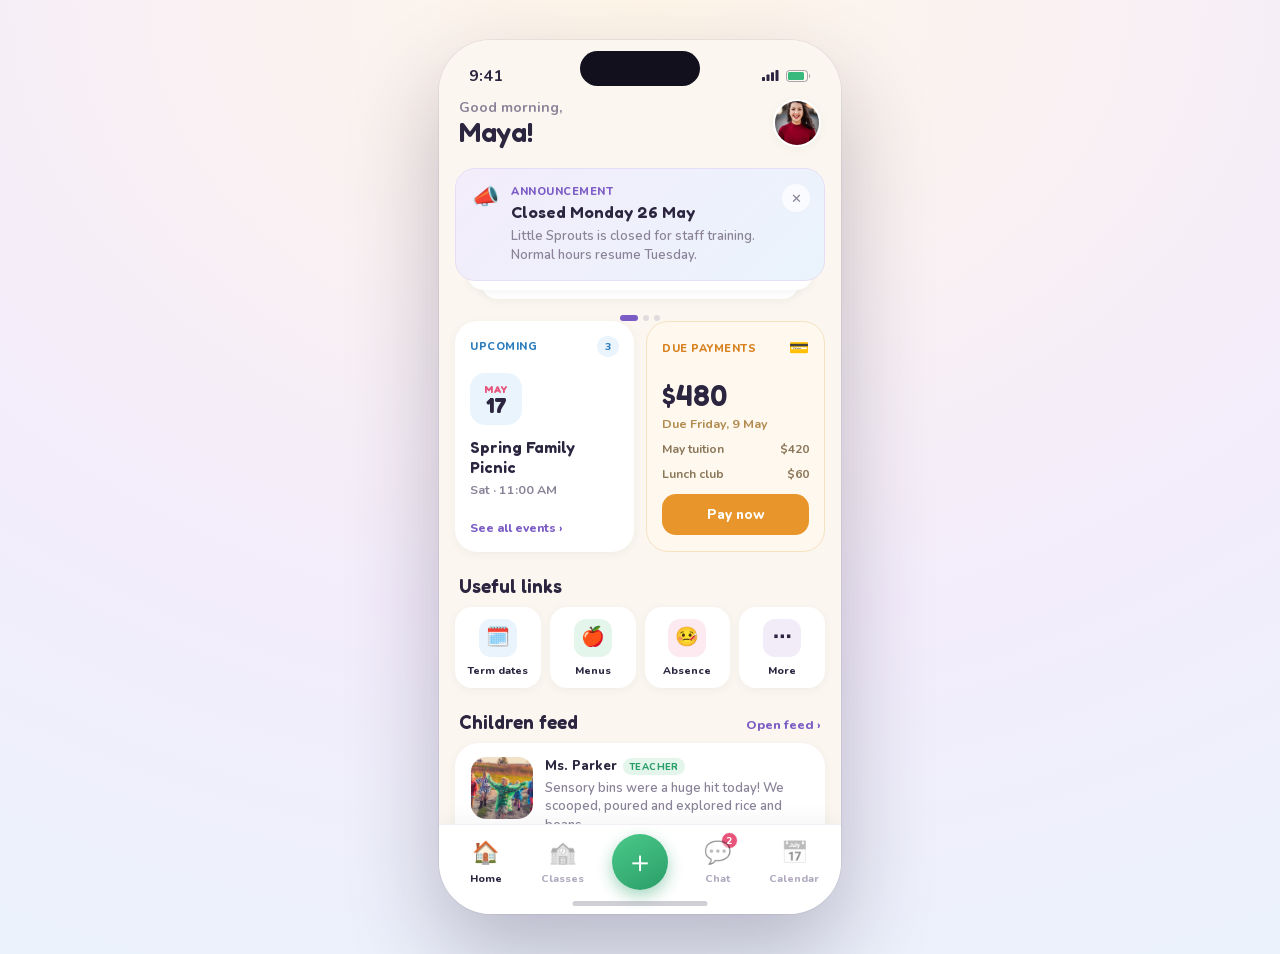
==== commit 78a3d7eb: "Put Children feed above Events Co-Authored-By: Claude Opus 5 <noreply@anthropic.com>" ====
--- a/public/dashboard.html
+++ b/public/dashboard.html
@@ -344,7 +344,28 @@
 
     <!-- ---------------- fold sits about here ----------------------------- -->
 
-    <!-- 4 — EVENTS -------------------------------------------------------- -->
+    <!-- 4 — CHILDREN FEED ------------------------------------------------- -->
+    <div class="section-label"><h2>Children feed</h2><a href="index.html">Open feed ›</a></div>
+    <section class="card">
+      <article class="post">
+        <img class="thumb" src="assets/p01.jpg" alt="">
+        <div style="flex:1;min-width:0">
+          <div class="who"><span class="name">Ms. Parker</span><span class="tag">Teacher</span></div>
+          <p>Sensory bins were a huge hit today! We scooped, poured and explored rice and beans.</p>
+          <div class="time">Emma · 2h ago</div>
+        </div>
+      </article>
+      <article class="post">
+        <img class="thumb" src="assets/p02.jpg" alt="">
+        <div style="flex:1;min-width:0">
+          <div class="who"><span class="name">Mr. Diaz</span><span class="tag">Teacher</span></div>
+          <p>Liam led clean-up time and did a wonderful job keeping everyone on track 🎶</p>
+          <div class="time">Liam · Yesterday</div>
+        </div>
+      </article>
+    </section>
+
+    <!-- 5 — EVENTS -------------------------------------------------------- -->
     <div class="section-label" id="events"><h2>Events</h2><a href="#">Calendar ›</a></div>
     <section class="card">
       <a class="event-row" href="#">
@@ -373,27 +394,6 @@
       </a>
     </section>
 
-    <!-- 5 — CHILDREN FEED ------------------------------------------------- -->
-    <div class="section-label"><h2>Children feed</h2><a href="index.html">Open feed ›</a></div>
-    <section class="card">
-      <article class="post">
-        <img class="thumb" src="assets/p01.jpg" alt="">
-        <div style="flex:1;min-width:0">
-          <div class="who"><span class="name">Ms. Parker</span><span class="tag">Teacher</span></div>
-          <p>Sensory bins were a huge hit today! We scooped, poured and explored rice and beans.</p>
-          <div class="time">Emma · 2h ago</div>
-        </div>
-      </article>
-      <article class="post">
-        <img class="thumb" src="assets/p02.jpg" alt="">
-        <div style="flex:1;min-width:0">
-          <div class="who"><span class="name">Mr. Diaz</span><span class="tag">Teacher</span></div>
-          <p>Liam led clean-up time and did a wonderful job keeping everyone on track 🎶</p>
-          <div class="time">Liam · Yesterday</div>
-        </div>
-      </article>
-    </section>
-
   </main>
 
   <nav class="tabbar">
